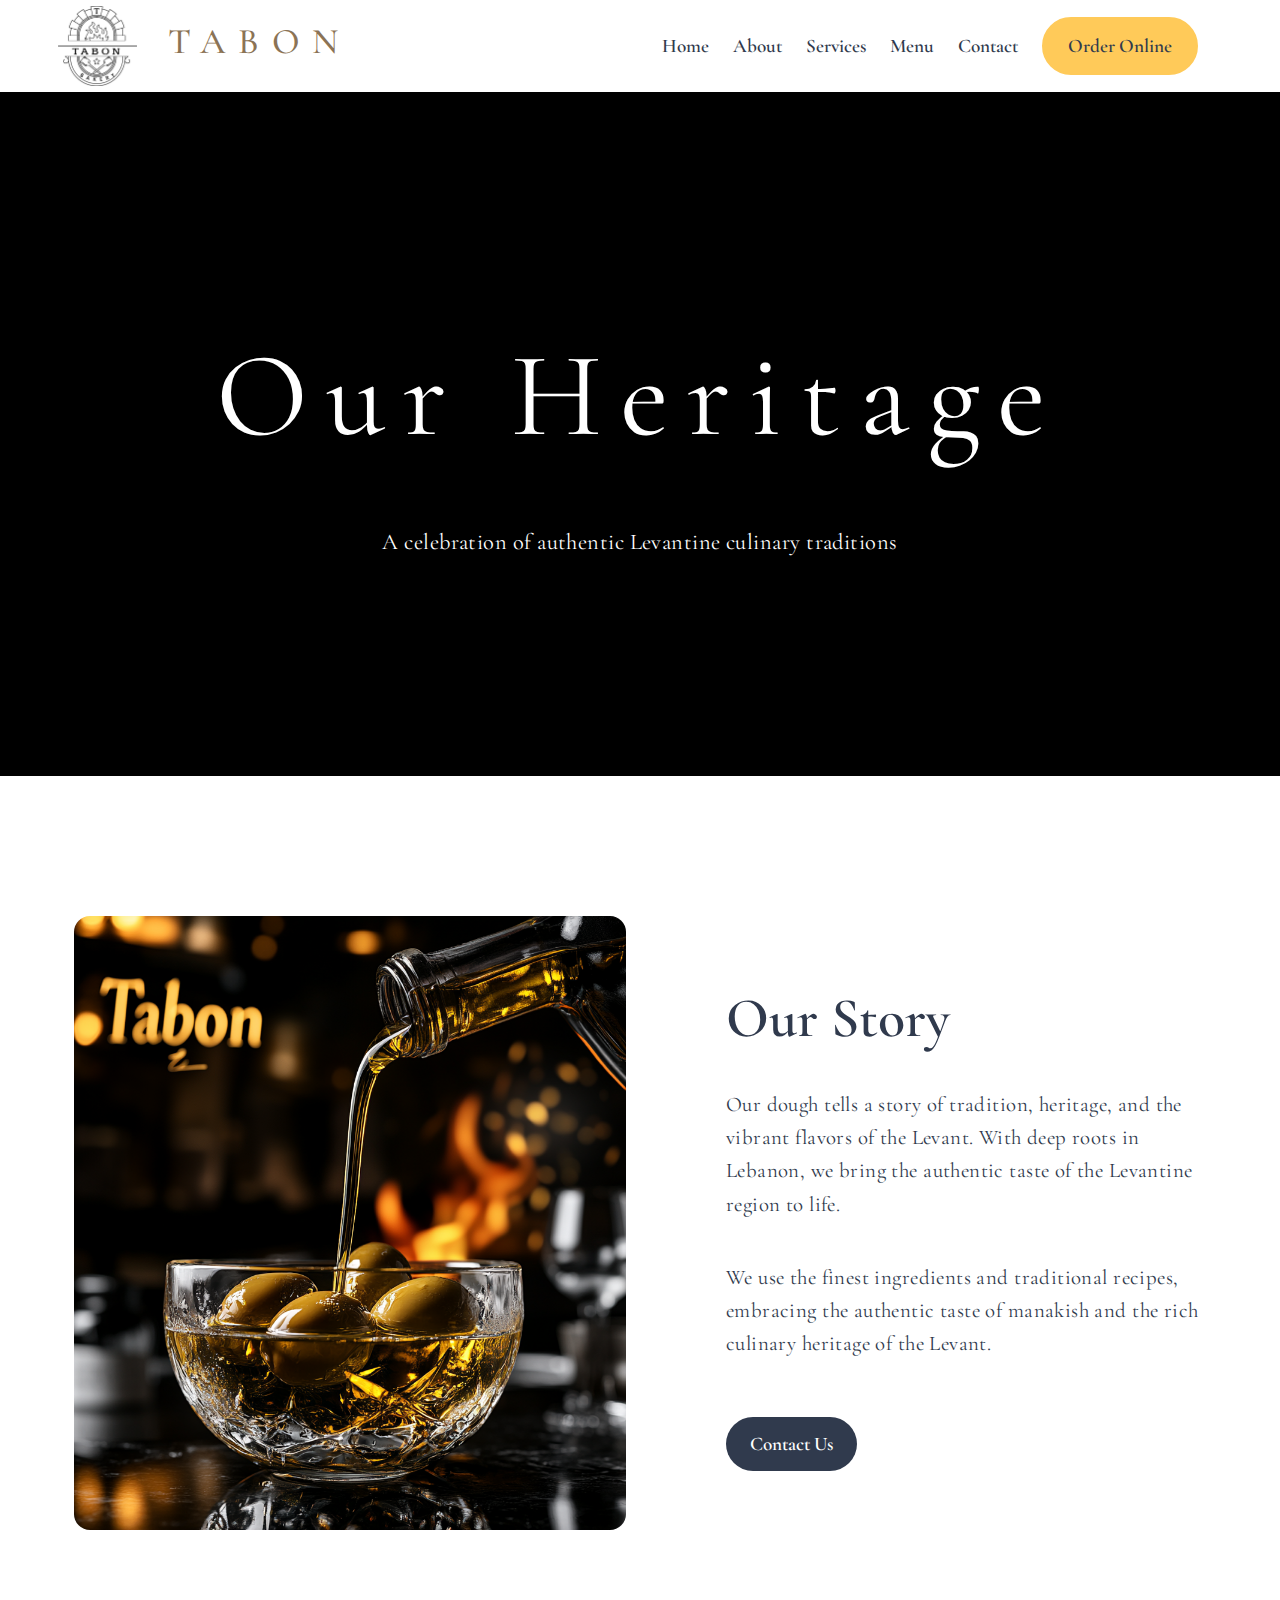
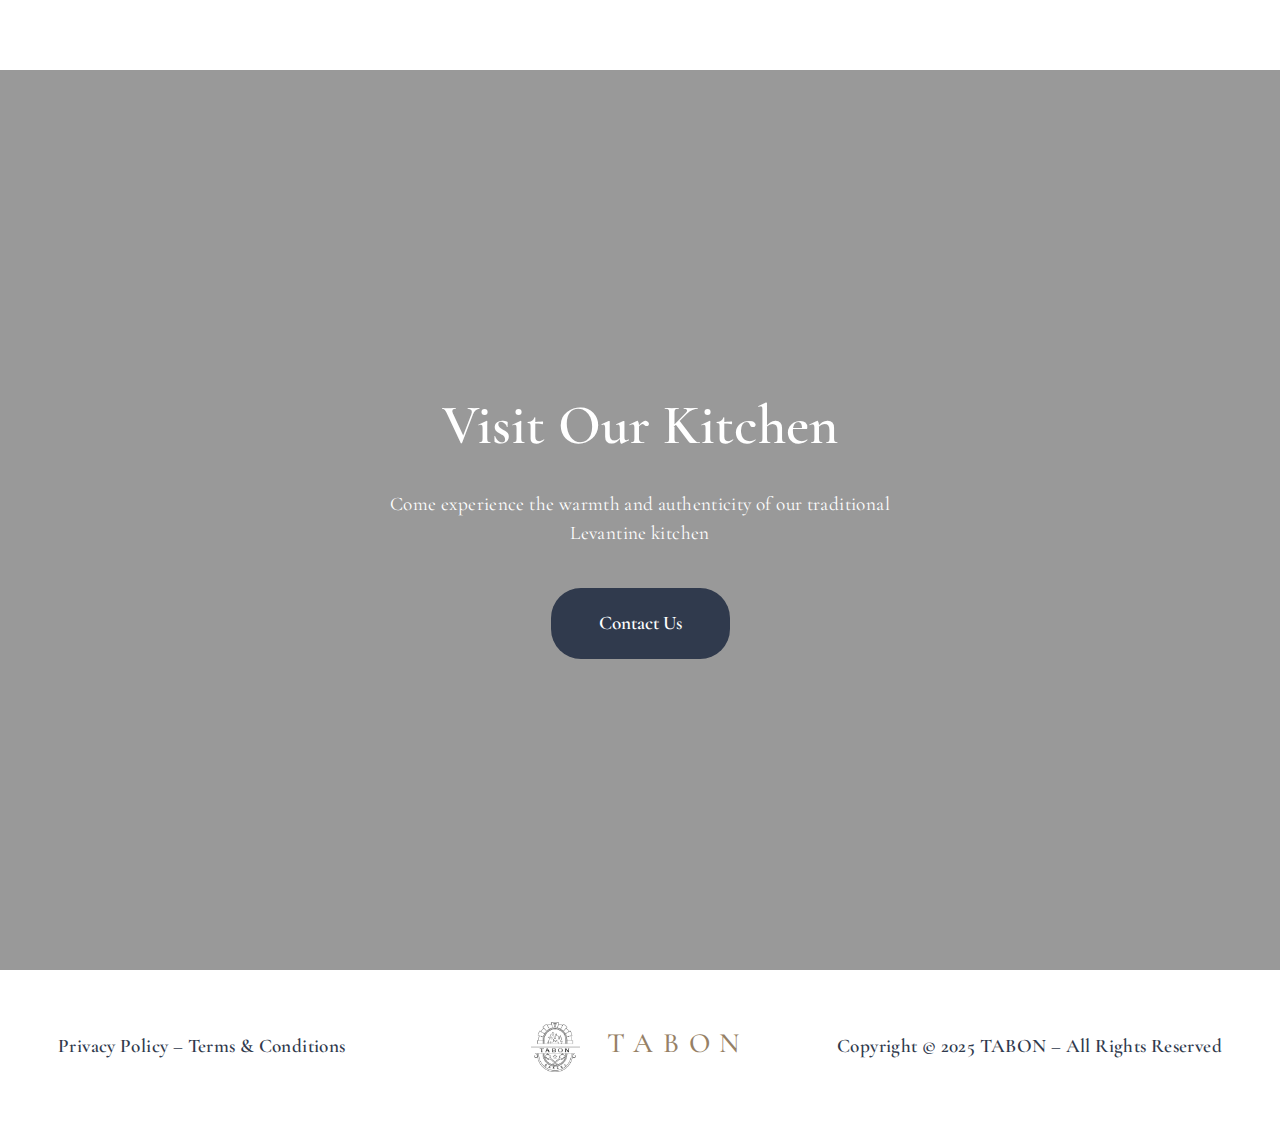
==== about.html @ 7f6b4d62 "Fresh start without video files" ====
<!DOCTYPE html>
<html lang="en">

<head>
  <meta charset="UTF-8" />
  <meta name="viewport" content="width=device-width, initial-scale=1.0" />
  <link rel="icon" type="image/png" href="Images/Favicon3.png" sizes="32x32 48x48 96x96"/>
  <title>ABOUT</title>
  <link rel="stylesheet" href="css/style.css" />
</head>

<body>
  <div class="wrapper">
    <header class="header">
      <div class="header__container">
        <a href="index.html" class="header__logo logo">
          <img src="Images/Logo2.png" alt="TABON Logo" style="height: 80px; vertical-align: middle; margin-right: 10px;">
          TABON
        </a>
        <div class="header__navigation">
          <div class="header__menu menu">
            <nav class="menu__body">
              <nav class="menu__body">
                <ul class="menu__list">
                  <li class="menu__item"><a href="index.html" class="menu__link">Home</a></li>
                  <li class="menu__item"><a href="about.html" class="menu__link">About</a></li>
                  <li class="menu__item"><a href="services.html" class="menu__link">Services</a></li>
                  <li class="menu__item"><a href="services.html#manakish-menu" class="menu__link">Menu</a></li>
                  <li class="menu__item"><a href="contact.html" class="menu__link">Contact</a></li>
                </ul>
                <a href="https://grubhub.com/restaurant/tabon" class="actions-header__button" target="_blank">Order Online</a>
              </nav>
          </div>
          <div class="header__actions actions-header">
            <button type="button" class="menu__icon icon-menu"><span></span></button>
          </div>
        </div>
      </div>
    </header>
    <main class="page">
      <section class="page__main main main_about main_pages">
        <video class="background-video" autoplay muted loop playsinline>
          <source src="https://dei1bce5nyd1f.cloudfront.net/Videos/chef-of-bakery-making-a-turkish-pizza-or-lahmacun-2024-03-06-23-59-40-utc.mp4" type="video/mp4">
          Your browser does not support the video tag.
        </video>
        <div class="main__container main__container_pages">
          <h1 class="main__title">Our Heritage</h1>
          <div class="main__text main__text_pages">
            A celebration of authentic Levantine culinary traditions
          </div>
        </div>
      </section>
      <section class="page__about about">
        <div class="about__container">
          <div class="about__image">
            <img src="Images/Home/sarahhamdan_52320_empty_--ar_11_--v_6.1_6a23b58a-d5c4-4e90-b38e-3ad08c79dfad_0.png" alt="Traditional bread making" />
          </div>
          <div class="about__content">
            <h2 class="about__title title">Our Story</h2>
            <div class="about__text">
              <p>
                Our dough tells a story of tradition, heritage, and the vibrant flavors of the Levant. With deep roots in Lebanon, we bring the authentic taste of the Levantine region to life.
              </p>
              <p>
                We use the finest ingredients and traditional recipes, embracing the authentic taste of manakish and the rich culinary heritage of the Levant.
              </p>
            </div>
            <a href="contact.html#find-us" class="about__button button">Contact Us</a>
          </div>
        </div>
      </section>
      <section class="page__outro outro outro_about">
        <video class="outro-video" autoplay muted loop playsinline>
          <source src="https://dei1bce5nyd1f.cloudfront.net/Videos/turkish-pita-oven-2023-11-27-05-05-25-utc.mp4" type="video/mp4">
          Your browser does not support the video tag.
        </video>
        <div class="outro__container">
          <h2 class="outro__title title">Visit Our Kitchen</h2>
          <div class="outro__text">
            Come experience the warmth and authenticity of our traditional Levantine kitchen
          </div>
          <a href="contact.html#find-us" class="outro__button button">Contact Us</a>
        </div>
      </section>
    </main>
    <footer class="footer">
      <div class="footer__container">
        <a href="#" class="footer__policy">Privacy Policy – Terms & Conditions</a>
        <a href="index.html" class="footer__logo logo">
          <img src="Images/Logo2.png" alt="TABON Logo" style="height: 50px; vertical-align: middle; margin-right: 10px;">
          TABON
        </a>
        <div class="footer__copyright">Copyright © 2025 TABON – All Rights Reserved</div>
      </div>
    </footer>
  </div>
  <script src="js/script.js"></script>
</body>

</html>
---- css/style.css ----
@import url("reset.css");

@import url("https://fonts.googleapis.com/css?family=Inter:regular,500,600,700&display=swap");

/* Import an elegant serif font */
@import url('https://fonts.googleapis.com/css2?family=Cormorant+Garamond:wght@400;500;600&display=swap');

/* ************COMMON************ */

.logo {
  font-family: 'Cormorant Garamond', serif;
  font-weight: 500;
  font-size: 2rem;
  letter-spacing: 0.35em;
  color: #8B7355; /* Warm gold/brown color */
  text-transform: none; /* Remove uppercase to maintain elegance */
  transition: all 0.3s ease;
}

body {
  font-family: 'Cormorant Garamond', serif;
  font-size: 1.2rem; /* Slightly larger for better readability with serif font */
  color: #303a4d;
  line-height: 1.6; /* Better line height for serif fonts */
}

[class*="__container"] {
  max-width: 72.624rem;
  margin: 0 auto;
  padding: 0 0.938rem;
}

.button {
  font-weight: 600;
  display: inline-block;
  padding: 0.75rem 1.5rem;
  border-radius: 30px;
  transition: all 0.3s;
  color: #fff;
  background-color: #303a4d;
}

.title {
  font-size: 3.5rem;
  font-weight: 600;
}

.wrapper {
  min-height: 100%;
  display: -webkit-box;
  display: -ms-flexbox;
  display: flex;
  -webkit-box-orient: vertical;
  -webkit-box-direction: normal;
  -ms-flex-direction: column;
  flex-direction: column;
  overflow: hidden;
}

/* ************HEADER************ */

.header {
  position: absolute;
  top: 0;
  left: 0;
  width: 100%;
  background: #fff;
  z-index: 1000;
}

.header__container {
  display: flex;
  align-items: center;
  justify-content: space-between;
  min-height: 5.75rem;
  flex-wrap: wrap;
  max-width: 74.624rem;
}

.header__logo {
  position: relative;
  z-index: 2;
}

.header__navigation {
  display: flex;
  align-items: center;
  gap: 1.5rem;
  flex-wrap: wrap;
}

.menu__body {
  display: flex;
  align-items: center;
  gap: 1.5rem;
}

.menu__link {
  font-weight: 600;
  position: relative;
}

.actions-header {
  display: flex;
  align-items: center;
  gap: 0.624rem;
}

.icon-menu {
  display: none;
}

.actions-header__button {
  font-weight: 600;
  display: inline-block;
  padding: 0.75rem 1.5rem;
  border: 2px solid #ffca59;
  border-radius: 30px;
  transition: all 0.3s;
  position: relative;
  z-index: 2;
  background-color: #ffca59;
  color: #303a4d;
}

.actions-header__button:hover {
  background-color: #eab84a;
  border-color: #eab84a;
}

/* ****************PAGES**************** */
.page__main {
  padding-bottom: 160px;
}

/* *****************HOME**************** */

.main {
  position: relative;
  overflow: hidden;
  min-height: 100vh;
  background: #000;
}

.background-video,
.outro-video {
  position: absolute;
  top: 0;
  left: 0;
  width: 100%;
  height: 100%;
  object-fit: cover;
  z-index: 1;
}

.main::before,
.outro_home::before,
.main_about::before,
.main_services::before,
.main_contact::before {
  content: '';
  position: absolute;
  top: 0;
  left: 0;
  width: 100%;
  height: 100%;
  background: rgba(0, 0, 0, 0.3);
  z-index: 2;
}

.main__container,
.outro__container {
  position: relative;
  z-index: 3;
}

.main__title,
.main__caption,
.main__text {
  color: #ffffff;
}

.main__container {
  display: flex;
  flex-direction: column;
  justify-content: center;
  align-items: center;
  text-align: center;
  padding-top: 19.188rem;
}

.main__caption {
  font-family: 'Cormorant Garamond', serif;
  text-transform: none;
  margin-bottom: 1rem;
  font-weight: 400;
  color: #ffffff;
  font-size: 1.75rem;
  letter-spacing: 0.1em;
}

.main__title {
  font-family: 'Cormorant Garamond', serif;
  font-size: 7.5rem;
  font-weight: 400;
  margin-bottom: 2rem;
  color: #ffffff;
  text-transform: none;
  letter-spacing: 0.15em;
  text-shadow: 2px 2px 4px rgba(0, 0, 0, 0.3);
}

.main__text {
  font-family: 'Cormorant Garamond', serif;
  margin-bottom: 3.5rem;
  max-width: 33.375rem;
  line-height: 1.6;
  letter-spacing: 0.02em;
  color: #ffffff;
  font-size: 1.4rem; /* Slightly larger for hero text */
}

.main__button {
  font-weight: 600;
  display: inline-block;
  padding: 1.25rem 3rem;
  border-radius: 30px;
  transition: all 0.3s;
  color: #fff;
  background-color: #303a4d;
  letter-spacing: 0.02em;
  font-size: 1.375rem;
  line-height: 110%;
}

.outro_home {
  position: relative;
  overflow: hidden;
  min-height: 100vh;
  background: #000;
}

.outro-video {
  position: absolute;
  top: 0;
  left: 0;
  width: 100%;
  height: 100%;
  object-fit: cover;
  z-index: 1;
}

.outro_home::before {
  content: '';
  position: absolute;
  top: 0;
  left: 0;
  width: 100%;
  height: 100%;
  background: rgba(0, 0, 0, 0.3);
  z-index: 2;
}

.outro_home .outro__container {
  position: relative;
  z-index: 3;
  color: #ffffff;
}

.outro_home .outro__title,
.outro_home .outro__text {
  color: #ffffff;
}

/* ************ABOUT**************** */

.main_about {
  position: relative;
  overflow: hidden;
  /* Remove the background image */
  /* background: url("../Images/About/sarahhamdan_52320_empty_--ar_11_--v_6.1_333c4040-da6d-4ffb-ae19-e0e5b8732025_3.png") center / cover no-repeat; */
}

/* Add overlay for better text readability */
.main_about::before {
  content: '';
  position: absolute;
  top: 0;
  left: 0;
  width: 100%;
  height: 100%;
  background: rgba(0, 0, 0, 0.4);
  z-index: 0;
}

/* Ensure content stays above video */
.main_about .main__container {
  position: relative;
  z-index: 1;
}

.main_about .main__title,
.main_about .main__text {
  color: #ffffff;
}

.about__container {
  display: flex;
  align-items: center;
  justify-content: space-between;
  gap: 1.5rem;
  padding-top: 8.75rem;
  padding-bottom: 8.75rem;
}

.about__image {
  position: relative;
  max-width: 552px;
  height: 614px;
  border-radius: 16px;
}

.about__image img {
  width: 100%;
  height: 100%;
  object-fit: cover;
  border-radius: 16px;
}

.about__title {
  margin-bottom: 1.5rem;
}

.about__text {
  font-family: 'Cormorant Garamond', serif;
  max-width: 30rem;
  letter-spacing: 0.02em;
  line-height: 1.6;
  margin-bottom: 3.5rem;
  font-size: 1.3rem;
}

.about__text p:not(:last-child) {
  margin-bottom: 2.5rem;
}

.outro_about {
  position: relative;
  overflow: hidden;
  /* Remove the background image */
  /* background: url("../img/about/hero_placeholder.jpg") center / cover no-repeat; */
}

/* Add overlay for better text readability */
.outro_about::before {
  content: '';
  position: absolute;
  top: 0;
  left: 0;
  width: 100%;
  height: 100%;
  background: rgba(0, 0, 0, 0.4);
  z-index: 0;
}

/* Ensure content stays above video */
.outro_about .outro__container {
  position: relative;
  z-index: 1;
}

.outro_about .outro__title,
.outro_about .outro__text {
  color: #ffffff;
}

/* **************SERVICES**************** */

.main_services {
  position: relative;
  overflow: hidden;
  /* Remove the background image */
  /* background: url("../Images/Services/sarahhamdan_52320_Delicious_Zaatar_pizza_floating_in_the_air__6a9eed79-36df-4dac-b2c0-198b9969fdc8_0.png") center / cover no-repeat; */
}

/* Add overlay for better text readability */
.main_services::before {
  content: '';
  position: absolute;
  top: 0;
  left: 0;
  width: 100%;
  height: 100%;
  background: rgba(0, 0, 0, 0.4);
  z-index: 0;
}

/* Ensure content stays above video */
.main_services .main__container {
  position: relative;
  z-index: 1;
}

.main_services .main__title,
.main_services .main__text {
  color: #ffffff;
}

.services {
  background-color: #e1e4eb;
}

.services__container {
  padding-top: 8.75rem;
  padding-bottom: 8.75rem;
}

.services__title {
  text-align: center;
  margin-bottom: 5rem;
}

.services__row {
  display: grid;
  grid-template-columns: repeat(3, 1fr);
  gap: 1.5rem;
}

.item-services {
  display: flex;
  flex-direction: column;
  align-items: start;
  min-height: 100%;
}

.item-services__image {
  margin-bottom: 2rem;
  max-width: 360px;
  height: 421px;
}

.item-services__image img {
  max-width: 100%;
  height: 100%;
  object-fit: cover;
  border-radius: 16px;
}

.item-services__title {
  font-size: 1.5rem;
  font-weight: 600;
  margin-bottom: 0.75rem;
}

.item-services__text {
  max-width: 21.5rem;
  line-height: 150%;
  margin-bottom: 2rem;
  flex-grow: 1;
  letter-spacing: 0.02em;
}

.item-services__button {
  background-color: inherit;
  border: 2px solid #303a4d;
  color: #303a4d;
}

.outro_services {
  position: relative;
  overflow: hidden;
}

/* Add overlay for better text readability */
.outro_services::before {
  content: '';
  position: absolute;
  top: 0;
  left: 0;
  width: 100%;
  height: 100%;
  background: rgba(0, 0, 0, 0.4);
  z-index: 0;
}

/* Ensure content stays above video */
.outro_services .outro__container {
  position: relative;
  z-index: 1;
}

.outro_services .outro__title,
.outro_services .outro__text {
  color: #ffffff;
}

/* ************TESTIMONIAL**************** */

.testimonial__container {
  display: flex;
  justify-content: center;
  align-items: center;
  text-align: center;
  flex-direction: column;
  padding-top: 8.75rem;
  padding-bottom: 8.75rem;
}

.testiomonial__caption {
  margin-bottom: 4rem;
  font-weight: 600;
  text-transform: uppercase;
}

.testimonial__title {
  margin-bottom: 4rem;
  font-size: 2rem;
  max-width: 40.75rem;
  line-height: 136%;
  font-weight: 500;
}

.item-testimonial__image {
  max-width: 64px;
  margin: 0 auto;
  margin-bottom: 1.063rem;
  height: 64px;
}

.item-testimonial__image img {
  width: 100%;
  height: 100%;
  object-fit: cover;
  border-radius: 50%;
}

.item-testimonial__title {
  margin-bottom: 0.25rem;
  font-weight: 600;
}

.item-testimonial__caption {
  font-size: 0.938rem;
}

/* ****************OUTRO**************** */

.outro__container {
  padding-top: 8.75rem;
  padding-bottom: 8.75rem;
  display: flex;
  flex-direction: column;
  justify-content: center;
  align-items: center;
  text-align: center;
  min-height: 100vh;
}

.outro__title {
  margin-bottom: 1.25rem;
}

.outro__text {
  max-width: 33.625rem;
  line-height: 150%;
  margin-bottom: 2.5rem;
  letter-spacing: 0.02em;
}

.outro__button {
  padding: 1.25rem 3rem;
}

/* ****************FOOTER**************** */

.footer {
  line-height: 150%;
}

.footer__container {
  padding-top: 3.25rem;
  padding-bottom: 3.25rem;
  max-width: 74.624rem;
  display: grid;
  grid-template-columns: 1fr auto 1fr;
  align-items: center;
}

.footer__policy {
  font-weight: 600;
  letter-spacing: 0.02em;
  justify-self: start;
}

.footer__logo {
  justify-self: center;
}

.footer__copyright {
  font-weight: 600;
  letter-spacing: 0.02em;
  justify-self: end;
}

/* ****************ABOUT PAGE**************** */
.main__text_pages {
  max-width: 37.5rem;
}

.main__container_pages {
  padding-top: 300px;
}

.main_pages {
  min-height: 676px !important;
}

/* ****************SERVICES PAGE**************** */
.services-page__container {
  padding-top: 160px;
}

.services-page__item {
  margin-bottom: 132px;
}

.services-page__item:not(:last-child) {
  padding-bottom: 132px;
  margin-bottom: 132px;
  border-bottom: 1px solid rgba(48, 58, 77, 0.4);
}

.services-page__column {
  display: flex;
  align-items: center;
  gap: 97px;
  justify-content: space-between;
}

.services-page__content {
  flex: 1;
}

.services-page__title {
  margin-bottom: 24px;
}

.services-page__text {
  font-family: 'Cormorant Garamond', serif;
  margin-bottom: 56px;
  max-width: 480px;
  font-size: 1.3rem;
  line-height: 1.6;
  letter-spacing: 0.02em;
}

.services-page__text p:not(:last-child) {
  margin-bottom: 20px;
}

.services-page__img {
  max-width: 552px;
  height: 614px;
}

.services-page__img img {
  width: 100%;
  height: 100%;
  object-fit: cover;
  border-radius: 16px;
}

/* ****************CONTACT PAGE****************/

.main_contact {
  position: relative;
  overflow: hidden;
  /* Remove the background image */
  /* background: url("../Images/Contact/sarahhamdan_52320_Delicious_flour_floating_in_the_air_cinemat_5b8f4ef3-1363-4fdf-9e4e-b621da20dbed_0.png") center / cover no-repeat; */
}

/* Add overlay for better text readability */
.main_contact::before {
  content: '';
  position: absolute;
  top: 0;
  left: 0;
  width: 100%;
  height: 100%;
  background: rgba(0, 0, 0, 0.4);
  z-index: 0;
}

/* Ensure content stays above video */
.main_contact .main__container {
  position: relative;
  z-index: 1;
}

.main_contact .main__title,
.main_contact .main__text {
  color: #ffffff;
}

.contact__container {
  display: flex;
  justify-content: space-between;
  gap: 109px;
  padding-top: 140px;
  padding-bottom: 140px;
}

.contact__title {
  margin-bottom: 48px;
  font-weight: 600;
  line-height: 110%;
  font-size: 40px;
}

.connect-contact {
  display: flex;
  flex-direction: column;
  align-items: start;
  row-gap: 32px;
  margin-bottom: 40px;
  padding-bottom: 40px;
  border-bottom: 1px solid #e1e4eb;
}

.connect-contact__item {
  display: inline-flex;
  align-items: center;
  gap: 24px;
}

.connect-contant__type {
  margin-bottom: 4px;
  font-size: 18px;
  font-weight: 600;
  letter-spacing: 0.04em;
  line-height: 110%;
  text-transform: uppercase;
}

.connect-contact__label {
  font-size: 22px;
  line-height: 150%;
  letter-spacing: 0.02em;
}

.contact__links {
  display: flex;
  align-items: center;
  gap: 12px;
}

.contact__text {
  font-family: 'Cormorant Garamond', serif;
  max-width: 545px;
  font-size: 1.3rem;
  line-height: 1.6;
}

.contact__text p:not(:last-child) {
  margin-bottom: 15px;
}

iframe {
  width: 100vw;
  height: 482px;
  filter: grayscale(100%);
}

/* **************REVIEWS PAGE**************** */
.reviews__container {
  padding-top: 160px;
  padding-bottom: 160px;
}

.reviews__row {
  display: grid;
  grid-template-columns: repeat(3, 1fr);
  column-gap: 24px;
  row-gap: 96px;
}

.reviews__column {
  border: 1px solid #e1e4eb;
  border-radius: 8px;
}

.reviews__item {
  padding-top: 48px;
  padding-bottom: 56px;
  padding-right: 32px;
  padding-left: 32px;
}

.item-reviews {
  text-align: center;
  display: flex;
  flex-direction: column;
  justify-content: center;
  align-items: center;
}

.item-reviews__img {
  max-width: 46px;
  height: 36px;
  margin: 0 auto;
  margin-bottom: 46px;
}

.item-reviews__img img {
  width: 100%;
  height: 100%;
  object-fit: cover;
}

.item-reviews__text {
  margin-bottom: 40px;
  font-size: 18px;
  letter-spacing: 0.02em;
  line-height: 150%;
}

.item-reviews__author {
  font-weight: 600;
  font-size: 18px;
  letter-spacing: 0.01em;
  margin-bottom: 10px;
}

.item-reviews__geo {
  font-size: 14px;
  letter-spacing: 0.002em;
}

/* ******************PRICING PAGE******************** */
.pricing__container {
  padding-top: 140px;
  padding-bottom: 140px;
  display: flex;
  flex-direction: column;
  justify-content: center;
  align-items: center;
}

.pricing__caption {
  font-size: 24px;
  font-weight: 600;
  margin-bottom: 12px;
  letter-spacing: 4%;
}

.pricing__title {
  font-weight: 600;
  font-size: 72px;
  margin-bottom: 24px;
}

.pricing__text {
  font-size: 22px;
  letter-spacing: 2%;
  margin-bottom: 88px;
}

.pricing__row {
  display: flex;
  align-items: start;
  gap: 24px;
}

.pricing__column {
  border: 2px solid #e1e4eb;
  border-radius: 8px;
}

.pricing__item {
  padding: 40px;
  padding-bottom: 48px;
}

.item-pricing__info {
  padding-bottom: 32px;
  border-bottom: 1px solid #e1e4eb;
  margin-bottom: 32px;
}

.item-pricing__label {
  font-weight: 600;
  font-size: 18px;
  letter-spacing: 1%;
  margin-bottom: 16px;
}

.item-pricing__cost {
  font-size: 72px;
  font-weight: 600;
  margin-bottom: 16px;
}

.item-pricing__list {
  margin-bottom: 64px;
}

.item-pricing__item {
  display: flex;
  align-items: center;
  gap: 6px;
}

.item-pricing__item::before {
  content: "";
  background: url("../img/pricing/check.svg") 0 0 no-repeat;
  width: 16px;
  height: 18px;
}

.item-pricing__item:not(:last-child) {
  margin-bottom: 12px;
}

.item-pricing__button {
  display: inline-block;
  font-size: 22px;
  letter-spacing: 2%;
  font-weight: 600;
  color: #fff;
  padding: 20px 82px;
  background-color: #303a4d;
  border-radius: 64px;
}

.team {
  background-color: #e1e4eb;
}

.team__container {
  padding-top: 140px;
  padding-bottom: 140px;
  display: flex;
  flex-direction: column;
  justify-content: center;
  align-items: center;
}

.team__title {
  text-align: center;
  margin-bottom: 96px;
  max-width: 483px;
}

.team__row {
  display: grid;
  column-gap: 24px;
  row-gap: 96px;
  grid-template-columns: repeat(3, 1fr);
}

.team__item {
  display: flex;
  flex-direction: column;
  justify-content: center;
  align-items: center;
}

.item-team__img {
  max-width: 360px;
  height: 363px;
  margin-bottom: 40px;
}

.item-team__img img {
  width: 100%;
  height: 100%;
  border-radius: 8px;
  object-fit: cover;
}

.item-team__name {
  max-width: 186px;
  font-size: 32px;
  font-weight: 600;
  line-height: 120%;
  text-align: center;
  margin-bottom: 12px;
}

.item-team__role {
  display: flex;
  align-items: center;
  gap: 6px;
  margin-bottom: 26px;
  letter-spacing: 2%;
}

.item-team__role span {
  display: flex;
  align-items: center;
  gap: 6px;
}

.item-team__role span::after {
  content: "";
  background: url("../img/team/icons/star.svg") 0 0 no-repeat;
  width: 12px;
  height: 12px;
}

.item-team__text {
  font-size: 16px;
  text-align: center;
  letter-spacing: 2%;
  line-height: 150%;
  max-width: 328px;
  margin-bottom: 20px;
}

.item-team__icons {
  display: flex;
  align-items: center;
  gap: 12px;
}

/* *************FAQ PAGE************** */
.faqs__container {
  padding-top: 140px;
  padding-bottom: 140px;
}

.faqs__title {
  text-align: center;
  margin-bottom: 80px;
}

.spollers-faq__item {
  width: 100%;
}

.spollers-faq__item:not(:last-child) {
  margin-bottom: 24px;
}

.spollers-faq__button {
  display: inline-block;
  border: 2px solid #e1e4eb;
  display: flex;
  align-items: center;
  justify-content: space-between;
  width: 100%;
  border-radius: 8px;
}

.spollers-faq__button span {
  padding-left: 40px;
  padding-top: 32px;
  padding-bottom: 32px;
  font-weight: 600;
}

.spollers-faq__button img {
  padding-right: 34.5px;
}

.spollers-faq__text {
  max-height: 0;
  overflow: hidden;
  width: 100%;
  display: block;
}

.spollers-faq__item.active .spollers-faq__text {
  max-height: 1000px;
  max-height: calc(1000px + 16px);
}

.spollers-faq__item.active .spollers-faq__button {
  border-bottom: none;
  border-radius: 8px 8px 0px 0px;
}

.spollers-faq__item.active .spollers-faq__button span {
  padding-bottom: 32px;
}

.spollers-faq__item.active .spollers-faq__button img {
  transform: translate(-34px, 0px) rotate(180deg);
}

.spollers-faq__inner {
  padding-top: 20px;
  padding-left: 40px;
  border: 2px solid #e1e4eb;
  border-radius: 0px 0px 8px 8px;
  line-height: 150%;
  padding-bottom: 20px;
  border-top: none;
  padding-right: 100px;
}

/* ****************TEAM PAGE**************** */
.director__container {
  padding-top: 140px;
  padding-bottom: 140px;
  display: flex;
  align-items: center;
  gap: 96px;
}

.director__title {
  margin-bottom: 16px;
}

.director__role {
  font-size: 22px;
  letter-spacing: 2%;
  margin-bottom: 40px;
}

.director__text {
  letter-spacing: 2%;
  line-height: 150%;
  max-width: 480px;
}

.director__text p:not(:last-child) {
  margin-bottom: 20px;
}

.director__img {
  max-width: 552px;
  height: 614px;
}

.director__img img {
  width: 100%;
  height: 100%;
  object-fit: cover;
  border-radius: 16px;
}

/* ****************GALLERY**************** */
.gallery__container {
  padding-bottom: 140px;
  padding-top: 140px;
}

.gallery__row {
  display: grid;
  grid-template-columns: repeat(3, 1fr);
  column-gap: 24px;
  row-gap: 96px;
  margin-bottom: 96px;
  justify-items: center;
}

.gallery__item {
  max-width: 360px;
  height: 407px;
}

.gallery__item img {
  width: 100%;
  height: 100%;
  object-fit: cover;
  border-radius: 16px;
}

.gallery__paggination {
  display: flex;
  align-items: center;
  justify-content: center;
  align-items: center;
  gap: 42px;
}

.gallery__paggination button:first-child {
  transform: translate(0px, 5px);
}

.gallery__paggination button:last-child {
  transform: rotate(-180deg) translate(0px, 5px);
}

.gallery_active {
  color: #fff;
  padding: 10px 15px;
  background-color: #303a4d;
  border-radius: 100px;
  display: inline-block;
}

/* ****************RESOURCES**************** */
.resources__container {
  padding-top: 140px;
  padding-bottom: 140px;
  display: grid;
  grid-template-columns: repeat(3, 1fr);
  column-gap: 24px;
  row-gap: 96px;
  justify-items: center;
}

.resources__img {
  max-width: 360px;
  height: 330px;
  margin-bottom: 32px;
}

.resources__img img {
  width: 100%;
  height: 100%;
  object-fit: cover;
  border-radius: 12px;
}

.resources__title {
  font-weight: 600;
  font-size: 24px;
  margin-bottom: 12px;
}

.resources__text {
  letter-spacing: 2%;
  line-height: 150%;
  max-width: 243px;
  margin-bottom: 32px;
}

.resources__button {
  background-color: #fff;
  color: #303a4d;
  font-weight: 600;
  letter-spacing: 2%;
  border: 2px solid #303a4d;
  border-radius: 64px;
}

/* ****************ADAPTIVE**************** */

@media (max-width: 992px) {
  .services__row {
    grid-template-columns: 1fr;
    gap: 6rem;
    justify-items: center;
  }

  .item-services {
    text-align: center;
    align-items: center;
  }

  .page__main {
    padding-bottom: 80px;
  }
}

@media (min-width: 47.999rem) {
  .menu__list {
    display: flex;
    align-items: center;
    gap: 1.5rem;
    flex-wrap: wrap;
  }
}

@media (max-width: 995px) {
  .item-pricing__button {
    font-size: 19px;
  }
}

@media (max-width: 62.6875rem) {
  .resources__container {
    padding-top: 70px;
    padding-bottom: 70px;
    grid-template-columns: repeat(2, 1fr);
  }

  .gallery__paggination {
    gap: 27px;
  }

  .gallery__row {
    grid-template-columns: repeat(2, 1fr);
  }

  .team__row {
    grid-template-columns: repeat(2, 1fr);
    row-gap: 30px;
  }

  .director__container {
    flex-direction: column;
    padding-top: 70px;
    padding-bottom: 70px;
    gap: 10px;
    text-align: center;
  }

  .item-pricing {
    padding: 20px;
    padding-bottom: 30px;
  }

  .pricing__title {
    font-size: 39px;
  }

  .pricing__text {
    margin-bottom: 25px;
  }

  .item-pricing__button {
    padding: 16px 42px;
  }

  .footer__container {
    display: flex;
    flex-direction: column;
    align-items: center;
    padding: 2rem;
  }

  .footer__policy,
  .footer__copyright {
    justify-self: center;
    text-align: center;
    margin: 0.5rem 0;
  }

  .footer__logo {
    margin-bottom: 1rem;
  }

  .services-page__column {
    gap: 30px;
    font-size: 15px;
  }

  .services-page__title {
    font-size: 29px;
  }

  .reviews__row {
    grid-template-columns: repeat(2, 1fr);
    row-gap: 30px;
    column-gap: 10px;
  }

  .reviews__item {
    padding-left: 20px;
    padding-right: 20px;
    padding-bottom: 20px;
    padding-top: 20px;
    display: inline-block;
  }

  .item-reviews__text {
    font-size: 16px;
  }

  .item-reviews__author {
    font-size: 16px;
  }
}

@media (max-width: 47.999rem) {
  .spollers-faq__item.active .spollers-faq__button img {
    transform: translate(-10px, -10px) rotate(180deg);
  }

  .spollers-faq__button span {
    padding-top: 15px;
    padding-left: 10px;
    padding-bottom: 15px;
    font-weight: 600;
    font-size: 14px;
  }

  .spollers-faq__button img {
    padding-right: 10px;
  }

  .spollers-faq__inner {
    font-size: 16px;
    padding-left: 10px;
    line-height: 130%;
  }

  .pricing__container {
    text-align: center;
    padding-top: 70px;
    padding-bottom: 70px;
  }

  .pricing__row {
    flex-direction: column;
    justify-content: center;
    align-items: center;
  }

  .item-pricing__button {
    font-size: 17px;
    padding: 15px 32px;
  }

  .reviews__container {
    padding-top: 80px;
    padding-bottom: 80px;
  }

  .icon-menu {
    display: block;
    position: relative;
    -webkit-box-flex: 0;
    -ms-flex: 0 0 1.875rem;
    flex: 0 0 1.875rem;
    width: 1.875rem;
    height: 1.125rem;
    cursor: pointer;
    z-index: 5;
  }

  .icon-menu span,
  .icon-menu::before,
  .icon-menu::after {
    content: "";
    -webkit-transition: all 0.3s ease 0s;
    -o-transition: all 0.3s ease 0s;
    transition: all 0.3s ease 0s;
    right: 0;
    position: absolute;
    width: 100%;
    height: 0.125rem;
    background-color: #000;
  }

  .icon-menu::before {
    top: 0;
  }

  .icon-menu::after {
    bottom: 0;
  }

  .contact__container {
    flex-direction: column;
    padding-top: 80px;
    gap: 50px;
    padding-bottom: 80px;
  }

  .icon-menu span {
    top: calc(50% - 0.0625rem);
  }

  .menu-open .icon-menu span {
    width: 0;
  }

  .menu-open .icon-menu::before {
    top: calc(50% - 0.0625rem);
    -webkit-transform: rotate(-45deg);
    -ms-transform: rotate(-45deg);
    transform: rotate(-45deg);
  }

  .menu-open .icon-menu::after {
    bottom: calc(50% - 0.0625rem);
    -webkit-transform: rotate(45deg);
    -ms-transform: rotate(45deg);
    transform: rotate(45deg);
  }

  .menu__body {
    background-color: #fff;
    position: fixed;
    top: 0;
    left: -100%;
    width: 100%;
    height: 100%;
    padding: 9.375rem 0.938rem 1.875rem 0.938rem;
    overflow: auto;
    flex-direction: column;
    row-gap: 5rem;
  }

  .menu__body::before {
    content: "";
    position: fixed;
    top: 0;
    left: -100%;
    width: 100%;
    min-height: 5.75rem;
    background-color: #fff;
    border-bottom: 1px solid #000;
    z-index: 2;
  }

  .menu-open .menu__body {
    left: 0;
  }

  .menu-open .menu__body::before {
    left: 0;
  }

  .menu__item {
    text-align: center;
  }

  .menu__item:not(:last-child) {
    margin-bottom: 1.563rem;
  }

  .menu__link {
    font-size: 2rem;
  }

  .actions-header__button {
    padding: 0.75rem;
  }

  .main__container {
    padding-top: 12.5rem;
  }

  .main__container_pages {
    padding-top: 290px;
  }

  .main__title {
    font-size: 3rem;
  }

  .title {
    font-size: 2rem;
  }

  .about__content {
    display: flex;
    flex-direction: column;
    justify-content: center;
    align-items: center;
    text-align: center;
  }

  .about__container {
    flex-direction: column;
    padding-top: 4.375rem;
    padding-bottom: 4.375rem;
    gap: 4rem;
  }

  .services__container {
    padding-top: 4.375rem;
    padding-bottom: 4.375rem;
  }

  .testimonial__title {
    font-size: 1.5rem;
    margin-bottom: 2rem;
  }

  .testiomonial__caption {
    margin-bottom: 2rem;
  }

  .outro__container {
    padding-top: 4.375rem;
    padding-bottom: 4.375rem;
  }

  .logo {
    font-size: 1rem;
  }

  .services-page__column {
    flex-direction: column;
    justify-content: center;
    align-items: center;
    text-align: center;
    font-size: 20px;
    gap: 4rem;
  }
}

@media (max-width: 61.936rem) {
  .footer__container {
    flex-direction: column;
    justify-content: center;
    align-items: center;
    text-align: center;
    row-gap: 0.938rem;
  }

  .logo {
    font-size: 2rem;
  }
}

@media (max-width: 530px) {
  .reviews__row {
    grid-template-columns: 1fr;
  }

  .team__row {
    grid-template-columns: 1fr;
  }

  .gallery__row {
    grid-template-columns: 1fr;
  }

  .resources__container {
    grid-template-columns: 1fr;
  }
}

/* Adjust footer logo to be slightly smaller */
.footer__logo.logo {
  font-size: 1.75rem;
  opacity: 0.9;
}

.menu-list {
  margin-top: 1rem;
  margin-left: 1.5rem;
}

.menu-list li {
  margin-bottom: 0.75rem;
  line-height: 1.5;
  position: relative;
  padding-left: 1rem;
}

.menu-list li::before {
  content: "•";
  position: absolute;
  left: -1rem;
  color: #303a4d;
}

.services-page__text ul {
  margin-top: 1rem;
}

.services-page__button {
  display: inline-block;
  padding: 1rem 2rem;
  font-size: 1.1rem;
}

.hours-list {
  margin-top: 2rem;
  border-radius: 8px;
  padding: 1.5rem;
  background-color: #f8f9fa;
}

.hours-item {
  display: flex;
  justify-content: space-between;
  align-items: center;
  padding: 0.75rem 0;
  border-bottom: 1px solid #e1e4eb;
}

.hours-item:last-child {
  border-bottom: none;
}

.hours-item .day {
  font-weight: 600;
  color: #303a4d;
}

.hours-item .time {
  color: #303a4d;
}

/* Add subtle hover effect */
.logo:hover {
  letter-spacing: 0.4em;
  color: #665544;
}

/* Make header logo slightly larger */
.header__logo.logo {
  font-size: 2.25rem;
}

.menu-items {
  margin-top: 2rem;
  margin-left: 0 !important;
  display: grid;
  grid-template-columns: 1fr 1fr;
  gap: 3rem;
}

.menu-item {
  display: flex;
  gap: 1.5rem;
  align-items: start;
  padding: 1rem;
  border-radius: 8px;
  transition: all 0.3s ease;
}

.menu-item:hover {
  background-color: rgba(48, 58, 77, 0.03);
}

.menu-item__content {
  flex: 1;
  padding: 0.5rem 0;
}

.menu-item__image {
  width: 200px;
  height: 200px;
  flex-shrink: 0;
  border-radius: 10px;
  overflow: hidden;
}

.menu-item__image img {
  width: 100%;
  height: 100%;
  object-fit: cover;
}

.menu-item__header {
  display: flex;
  justify-content: space-between;
  align-items: baseline;
  margin-bottom: 0.5rem;
  border-bottom: 1px dotted #303a4d;
}

.menu-item__header h4 {
  font-family: 'Cormorant Garamond', serif;
  font-size: 1.3rem;
  font-weight: 600;
  color: #303a4d;
  margin: 0;
  padding-right: 1rem;
}

.price {
  font-family: 'Cormorant Garamond', serif;
  font-size: 1.2rem;
  font-weight: 600;
  color: #8B7355;
  white-space: nowrap;
}

.menu-item p {
  font-size: 1.1rem;
  color: #666;
  margin: 0.5rem 0;
}

.services-page__subtitle {
  font-family: 'Cormorant Garamond', serif;
  font-size: 2rem;
  font-weight: 600;
  color: #303a4d;
  margin: 2rem 0 1rem;
}
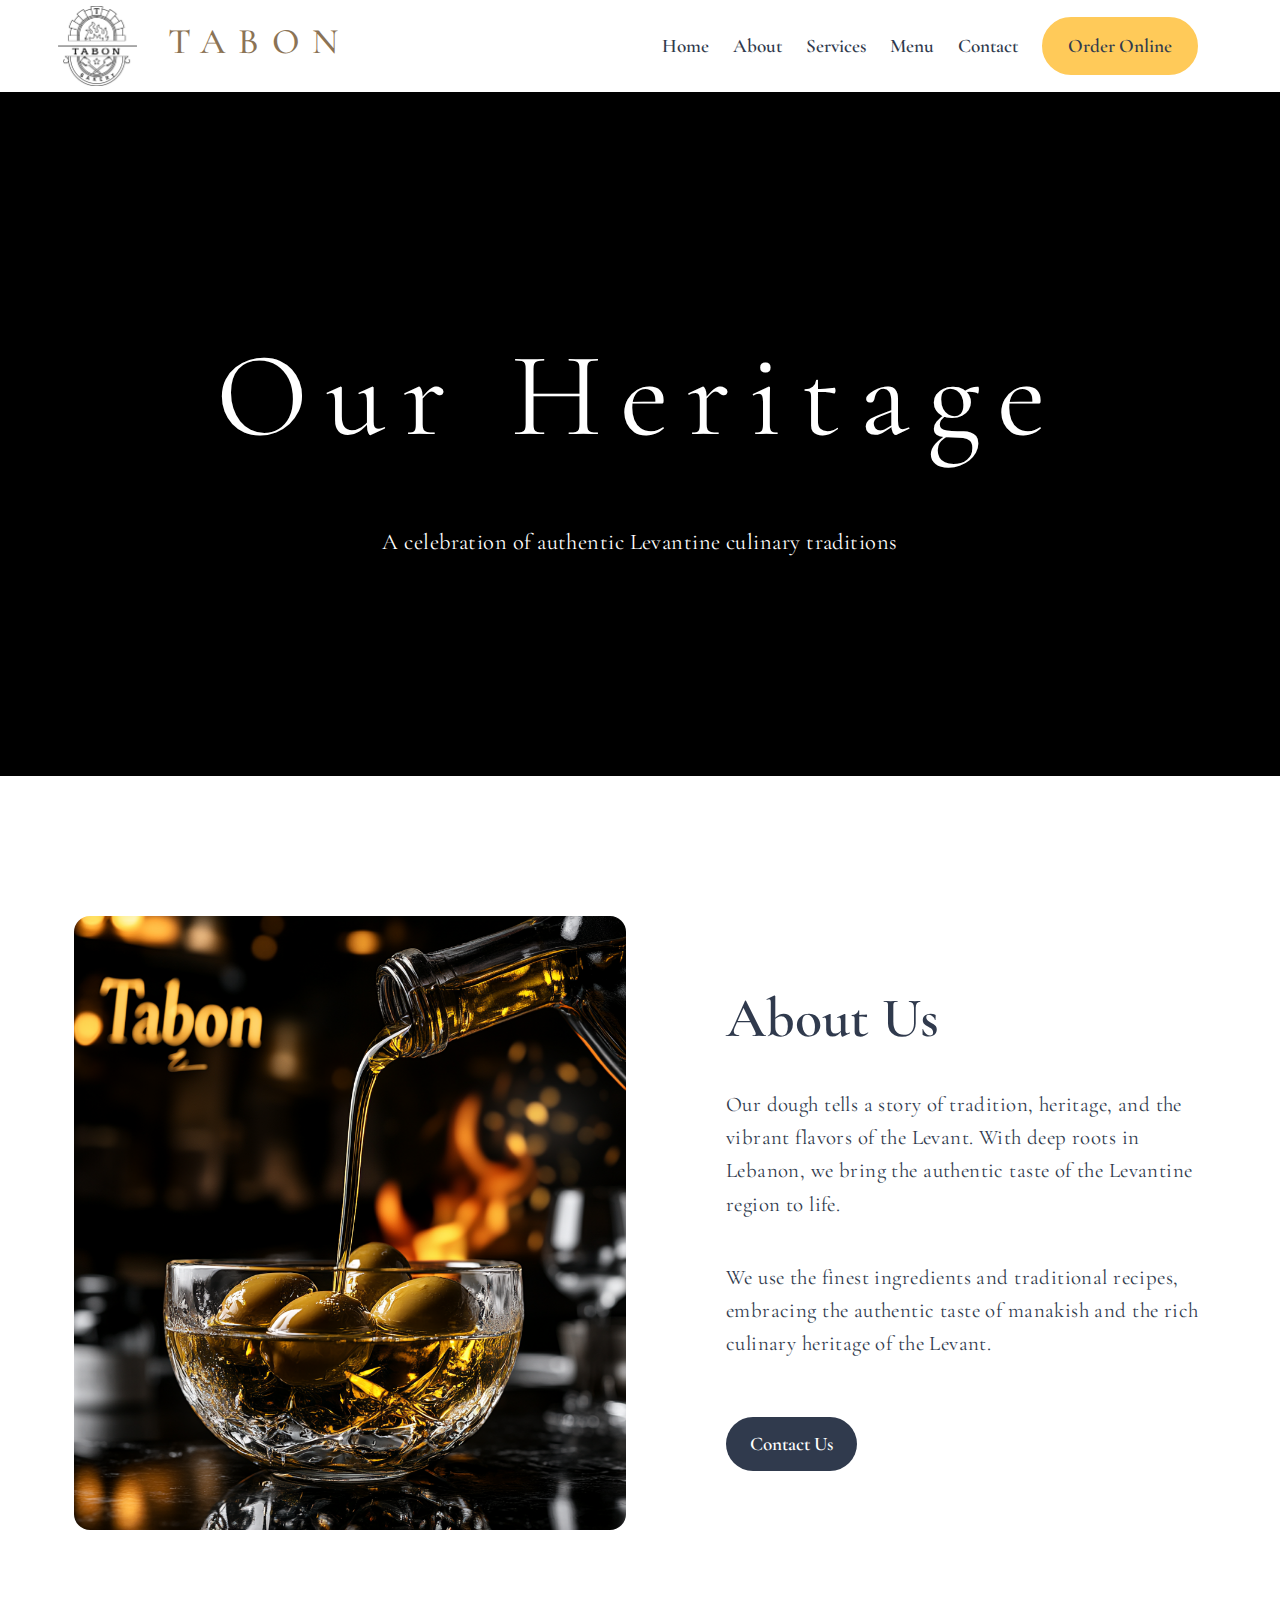
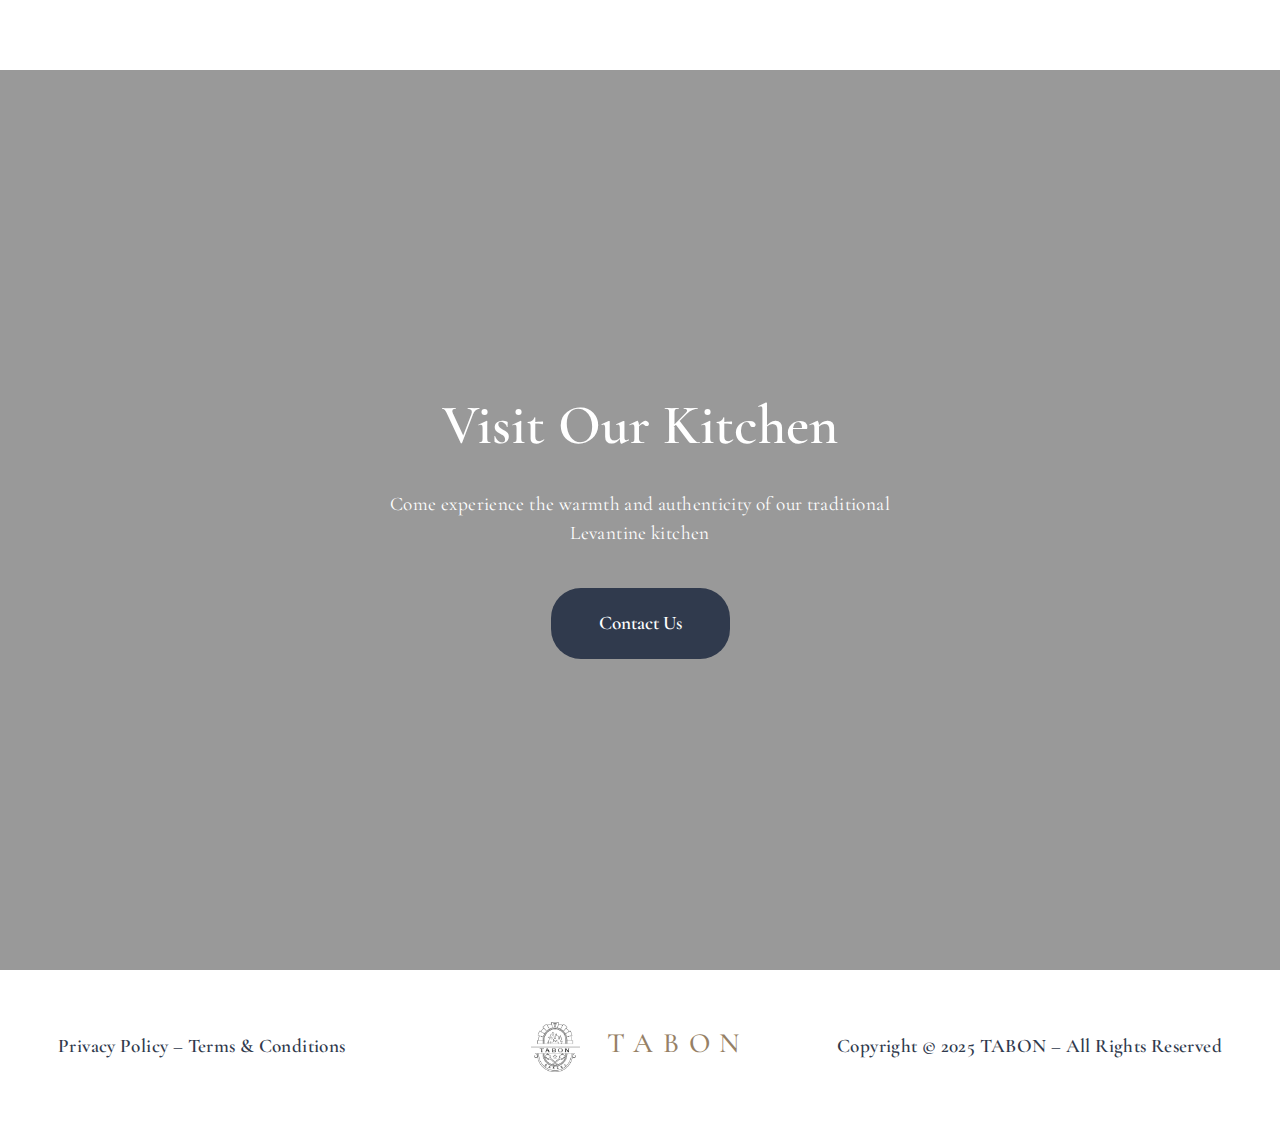
==== commit 8ced00af: "added instagram, and facebook" ====
--- a/about.html
+++ b/about.html
@@ -56,7 +56,7 @@
             <img src="Images/Home/sarahhamdan_52320_empty_--ar_11_--v_6.1_6a23b58a-d5c4-4e90-b38e-3ad08c79dfad_0.png" alt="Traditional bread making" />
           </div>
           <div class="about__content">
-            <h2 class="about__title title">Our Story</h2>
+            <h2 class="about__title title">About Us</h2>
             <div class="about__text">
               <p>
                 Our dough tells a story of tradition, heritage, and the vibrant flavors of the Levant. With deep roots in Lebanon, we bring the authentic taste of the Levantine region to life.
--- a/css/style.css
+++ b/css/style.css
@@ -1367,26 +1367,105 @@
 }
 
 @media (max-width: 47.999rem) {
-  .spollers-faq__item.active .spollers-faq__button img {
-    transform: translate(-10px, -10px) rotate(180deg);
-  }
-
-  .spollers-faq__button span {
-    padding-top: 15px;
-    padding-left: 10px;
-    padding-bottom: 15px;
-    font-weight: 600;
-    font-size: 14px;
-  }
-
-  .spollers-faq__button img {
-    padding-right: 10px;
-  }
-
-  .spollers-faq__inner {
-    font-size: 16px;
-    padding-left: 10px;
-    line-height: 130%;
+  .menu__body {
+    position: fixed;
+    top: 0;
+    left: -100%;
+    width: 100%;
+    height: 100%;
+    background-color: #fff;
+    padding: 9.375rem 0.938rem 1.875rem 0.938rem;
+    overflow: auto;
+    transition: left 0.3s ease;
+    z-index: 50;
+  }
+
+  .menu__body._active {
+    left: 0;
+  }
+
+  .menu__body::before {
+    content: "";
+    position: fixed;
+    width: 100%;
+    height: 5.75rem;
+    top: 0;
+    left: 0;
+    background-color: #fff;
+    z-index: 2;
+  }
+
+  .menu__list {
+    display: flex;
+    flex-direction: column;
+    align-items: center;
+    gap: 2rem;
+    margin: 0;
+  }
+
+  .menu__item {
+    font-size: 1.5rem;
+    margin: 0;
+  }
+
+  .menu__link {
+    font-size: 1.5rem;
+    color: #303a4d;
+  }
+
+  .icon-menu {
+    display: block;
+    position: relative;
+    width: 1.875rem;
+    height: 1.125rem;
+    cursor: pointer;
+    z-index: 55;
+  }
+
+  .icon-menu span,
+  .icon-menu::before,
+  .icon-menu::after {
+    content: "";
+    transition: all 0.3s ease;
+    right: 0;
+    position: absolute;
+    width: 100%;
+    height: 0.125rem;
+    background-color: #303a4d;
+  }
+
+  .icon-menu::before {
+    top: 0;
+  }
+
+  .icon-menu::after {
+    bottom: 0;
+  }
+
+  .icon-menu span {
+    top: calc(50% - 0.0625rem);
+  }
+
+  .icon-menu._active span {
+    width: 0;
+  }
+
+  .icon-menu._active::before {
+    top: calc(50% - 0.0625rem);
+    transform: rotate(-45deg);
+  }
+
+  .icon-menu._active::after {
+    bottom: calc(50% - 0.0625rem);
+    transform: rotate(45deg);
+  }
+
+  .menu-open {
+    overflow: hidden;
+  }
+
+  .actions-header__button {
+    margin-top: 2rem;
   }
 
   .pricing__container {
@@ -1445,13 +1524,6 @@
     bottom: 0;
   }
 
-  .contact__container {
-    flex-direction: column;
-    padding-top: 80px;
-    gap: 50px;
-    padding-bottom: 80px;
-  }
-
   .icon-menu span {
     top: calc(50% - 0.0625rem);
   }
@@ -1770,4 +1842,191 @@
   font-weight: 600;
   color: #303a4d;
   margin: 2rem 0 1rem;
+}
+
+/* Mobile Responsive Styles */
+@media screen and (max-width: 768px) {
+  /* Header */
+  .header__container {
+    padding: 10px 15px;
+  }
+
+  .header__logo img {
+    height: 60px !important;
+  }
+
+  /* Navigation */
+  .menu__body {
+    position: fixed;
+    top: 0;
+    left: -100%;
+    width: 100%;
+    height: 100%;
+    background-color: rgba(255, 255, 255, 0.95);
+    padding: 100px 15px 30px;
+    transition: left 0.3s;
+    overflow: auto;
+    z-index: 2;
+  }
+
+  .menu__body._active {
+    left: 0;
+  }
+
+  .menu__list {
+    flex-direction: column;
+    align-items: center;
+    row-gap: 30px;
+  }
+
+  .menu__link {
+    font-size: 24px;
+  }
+
+  .icon-menu {
+    display: block;
+    position: relative;
+    width: 30px;
+    height: 18px;
+    cursor: pointer;
+    z-index: 5;
+  }
+
+  /* Main Sections */
+  .main__container {
+    padding-top: 19.188rem;
+    padding-left: 15px;
+    padding-right: 15px;
+  }
+
+  .main__title {
+    font-size: 3rem;
+    margin-bottom: 2rem;
+  }
+
+  .main__text {
+    font-size: 1.2rem;
+    max-width: 33.375rem;
+    margin-left: auto;
+    margin-right: auto;
+  }
+
+  /* Services Section */
+  .services__row {
+    flex-direction: column;
+    gap: 30px;
+  }
+
+  .services__column {
+    width: 100%;
+  }
+
+  /* Menu Items */
+  .menu-items {
+    grid-template-columns: 1fr;
+  }
+
+  .menu-item {
+    flex-direction: column;
+    text-align: center;
+  }
+
+  .menu-item__image {
+    width: 100%;
+    max-width: 300px;
+    margin: 0 auto 15px;
+  }
+
+  .menu-item__content {
+    width: 100%;
+  }
+
+  /* About Section */
+  .about__container {
+    flex-direction: column;
+    padding: 30px 15px;
+  }
+
+  .about__image {
+    width: 100%;
+    margin-bottom: 30px;
+  }
+
+  .about__content {
+    width: 100%;
+    padding: 0;
+  }
+
+  /* Videos */
+  .background-video {
+    object-fit: cover;
+    height: 100vh;
+  }
+
+  /* Hours List */
+  .hours-list {
+    padding: 15px;
+  }
+
+  .hours-item {
+    flex-direction: row;
+    justify-content: space-between;
+    align-items: center;
+    padding: 0.75rem 0;
+  }
+
+  /* Footer */
+  .footer__container {
+    flex-direction: column;
+    text-align: center;
+    gap: 15px;
+    padding: 20px 15px;
+  }
+
+  /* Buttons */
+  .button {
+    display: inline-block;
+    width: auto;
+    text-align: center;
+    padding: 15px 30px;
+  }
+
+  .actions-header__button {
+    width: auto;
+    margin-top: 20px;
+  }
+}
+
+/* Small phones */
+@media screen and (max-width: 480px) {
+  .main__title {
+    font-size: 2.5rem;
+  }
+
+  .main__text {
+    font-size: 1.1rem;
+  }
+
+  .services-page__title {
+    font-size: 2rem;
+  }
+
+  .menu-item__header h4 {
+    font-size: 1.3rem;
+  }
+}
+
+.background-video {
+  position: absolute;
+  top: 0;
+  left: 0;
+  width: 100%;
+  height: 100%;
+  object-fit: cover;
+}
+
+@media (max-width: 47.99875em) {
+  .background-video {
+    object-fit: cover;
+  }
 }